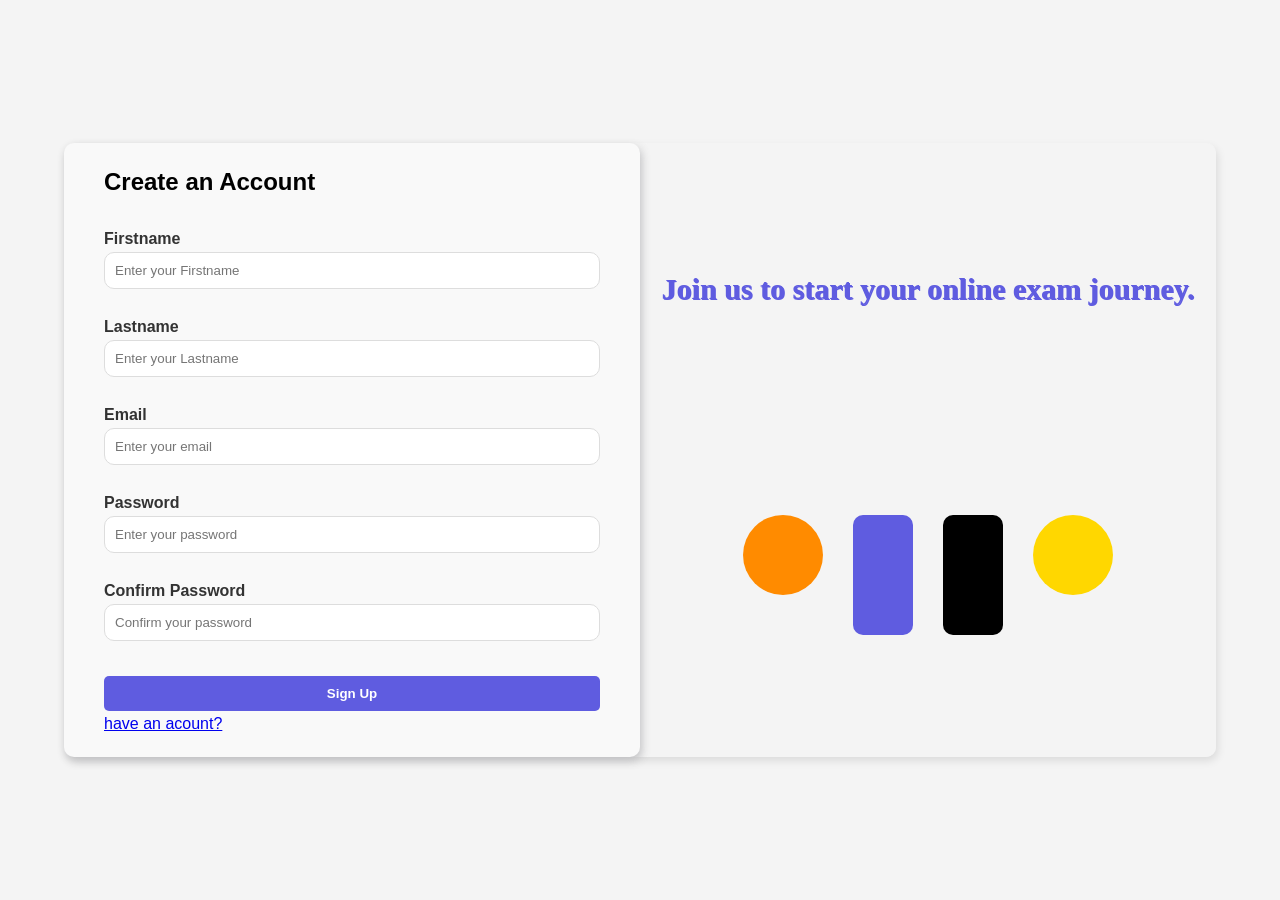
==== index.html @ ef464e54 "rename_files" ====
<!DOCTYPE html>
<html lang="en">
<head>
  <meta charset="UTF-8">
  <meta name="viewport" content="width=device-width, initial-scale=1.0">
  <title>Sign Up</title>
  <link rel="stylesheet" href="../cssFiles/signup.css">
</head>
<body>
  <section class="signup-container">
    <div class="form-container">
      <h1>Create an Account</h1>
      <form action="./htmlpages/login.html" class="signup-form">

        <div class="blockinput">
          <label for="Firstname">Firstname</label>
          <input type="text"  name="Firstname" placeholder="Enter your Firstname"  class="Fname right error">
          <span class="fnameError" style="color: red;"></span>
        </div>

        <div class="blockinput">
          <label for="Lastname">Lastname</label>
          <input type="text"  name="Lastname" placeholder="Enter your Lastname"  class="Lname right error" >
          <span class="lnameError" style="color: red;"></span>
        </div>
          
        <div class="blockinput">
          <label for="email">Email</label>
          <input type="text" id="email" name="email" placeholder="Enter your email"  class="email right error" >
          <span class="mailError" style="color: red;"></span>
        </div>
          
        <div class="blockinput">
          <label for="password">Password</label>
          <input type="password" id="password" name="password" placeholder="Enter your password"  class="password right error" >
          <span class="passError" style="color: red;"></span>
        </div>
          
        <div class="blockinput">
          <label for="password"> Confirm Password</label>
          <input type="password" id="confirmpassword" name="confirmpassword" placeholder="Confirm your password" class="confirmpassword right error" >
          <span class="confirmPassError" style="color: red;"></span>
        </div>
        <button type="submit" class="btn-signup">Sign Up</button>
      </form>
      <a href="./htmlpages/login.html">have an acount?</a>
    </div>

    <div class="illustration">
      <p>Join us to start your online exam journey.</p>
      <div class="sidecontainer">
          <div class="circle orange"></div>
          <div class="rectangle purple"></div>
          <div class="rectangle black"></div>
          <div class="circle yellow"></div>
      </div>
    </div>
  </section>
  <script src="../jsFiles/signup.js"></script>
</body>
</html>
---- cssFiles/signup.css ----
/* General Reset */
* {
    margin: 0;
    padding: 0;
    box-sizing: border-box;
}

body {
    font-family: Arial, sans-serif;
    line-height: 1.6;
    background-color: #f4f4f4;
    display: flex;
    flex-direction: column;
    align-items: center;
    justify-content: center;
    height: 100vh;
    margin: 0;
}

/* Header */
header {
    display: flex;
    justify-content: space-between;
    width: 90%;
    padding: 10px 20px;
    background-color: white;
    align-items: center;
}

.logo {
    font-size: 1.2rem;
    font-weight: bold;
    color: #5f5ce0;
}

.get-started {
    background-color: #5f5ce0;
    color: white;
    text-decoration: none;
    padding: 10px 15px;
    border-radius: 5px;
}

/* Illustration Section */
.sidecontainer{
    display: flex;
    flex-direction: row;
    gap: 30px;
    justify-content: center;
    align-items: start;
}

.illustration p {
    font-family:'Times New Roman', Times, serif;
    font-weight: bold;
    font-size: 30px;
    color: #5f5ce0;
    text-shadow:1px 1px #5f5ce0;
   text-align: center;
}

@keyframes example {
    0%   {color:#ffd700; left:-90px; top:1px;}
    100%  {color:#5f5ce0; left:5px; top:1px;} 
}

.illustration {
    flex: 1;
    display: flex;
    flex-direction: column;
    align-items: center;
    background-color:#f4f4f4;
    justify-content: space-around;
    border-radius: 10px;
    padding: 20px;
}
.right{
    border-color:#5a57f1 ;
}
.error{
    border:2px solid #ff3300 ;
}
.circle {
    width: 80px;
    height: 80px;
    border-radius: 50%;
    animation: move 2s infinite alternate;
}

@keyframes move {
    0% {
        transform: translateX(0);
    }
    100% {
        transform: translateX(50px);
    }
}

.rectangle {
    width: 60px;
    height: 120px;
    border-radius: 10px;
}

.orange {
    background-color: #ff8b00;
}
  
.purple {
    background-color: #5f5ce0;
}
  
.black {
    background-color: #000;
}
  
.yellow {
    background-color: #ffd700;
}

.signup-container {
    display: flex;
    width: 90%;
    border-radius: 10px;
    background-color: #f4f4f4;
    border-radius: 10px;
    box-shadow: 2px 4px 8px rgba(0, 0, 0, 0.1);
}
  
.form-container {
    position:relative;
    width: 50%;
    display: flex;
    flex-direction: column;
    justify-content: center;
    padding: 20px 40px; 
    border-radius: 10px;
    background-color: #f9f9f9;
    box-shadow: 2px 4px 9px rgba(190, 190, 192, 0.9); 
}
  
.form-container p {
    color: #555;
}

.form-container h1 {
    margin-bottom: 5%;
}
  
.signup-form {
    display: flex;
    flex-direction: column;
}
  
.signup-form label {
    font-weight: bold;
    color: #333;
}
  
.signup-form input {
    padding: 10px;
    border: 1px solid #ddd;
    border-radius: 10px;
}
.blockinput {
    display: flex;
    flex-direction: column;
    height: 88px;
}
  
.signup-form input:focus {
    border-color: #5f5ce0;
    outline: none;
}
  
.btn-signup {
    margin-top: 10px;
    background-color: #5f5ce0;
    color: white;
    text-decoration: none;
    padding: 10px 20px;
    border-radius: 5px;
    font-weight: bold;
    text-align: center;
    border: none;
    cursor: pointer;
}
  
.btn-signup:hover {
    background-color: #4e4dbd;
}
  
.login-link {
    margin-top: 10px;
    color: #555;
}
  
.login-link a {
    color: #5f5ce0;
    text-decoration: none;
}
  
.login-link a:hover {
    text-decoration: underline;
}

@media (max-width: 768px) {

    .circle {
        animation: none;
    }


    .signup-container {
        flex-direction: column;
        align-items: center;
        width: 100%;
    }

    .form-container {
        width: 90%;
        padding: 20px;
    }

    
    .illustration {
        display: none;
    }

    .btn-signup {
        width: 100%;
    }
}
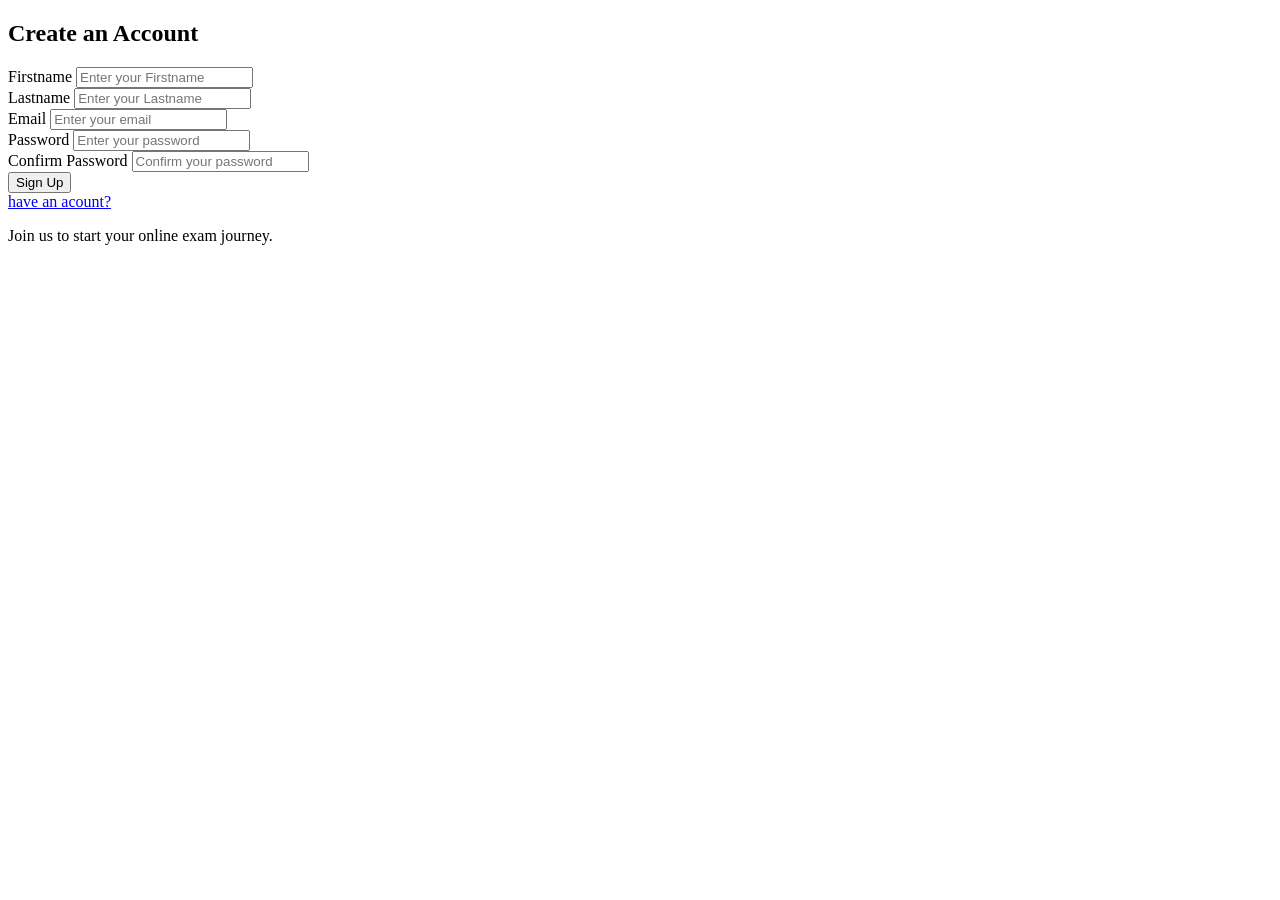
==== commit f3c145da: "." ====
--- a/index.html
+++ b/index.html
@@ -5,7 +5,7 @@
   <meta charset="UTF-8">
   <meta name="viewport" content="width=device-width, initial-scale=1.0">
   <title>Sign Up</title>
-  <link rel="stylesheet" href="../cssFiles/signup.css">
+  <link rel="stylesheet" href="./cssfiles/signup.css">
 </head>
 <body>
   <section class="signup-container">
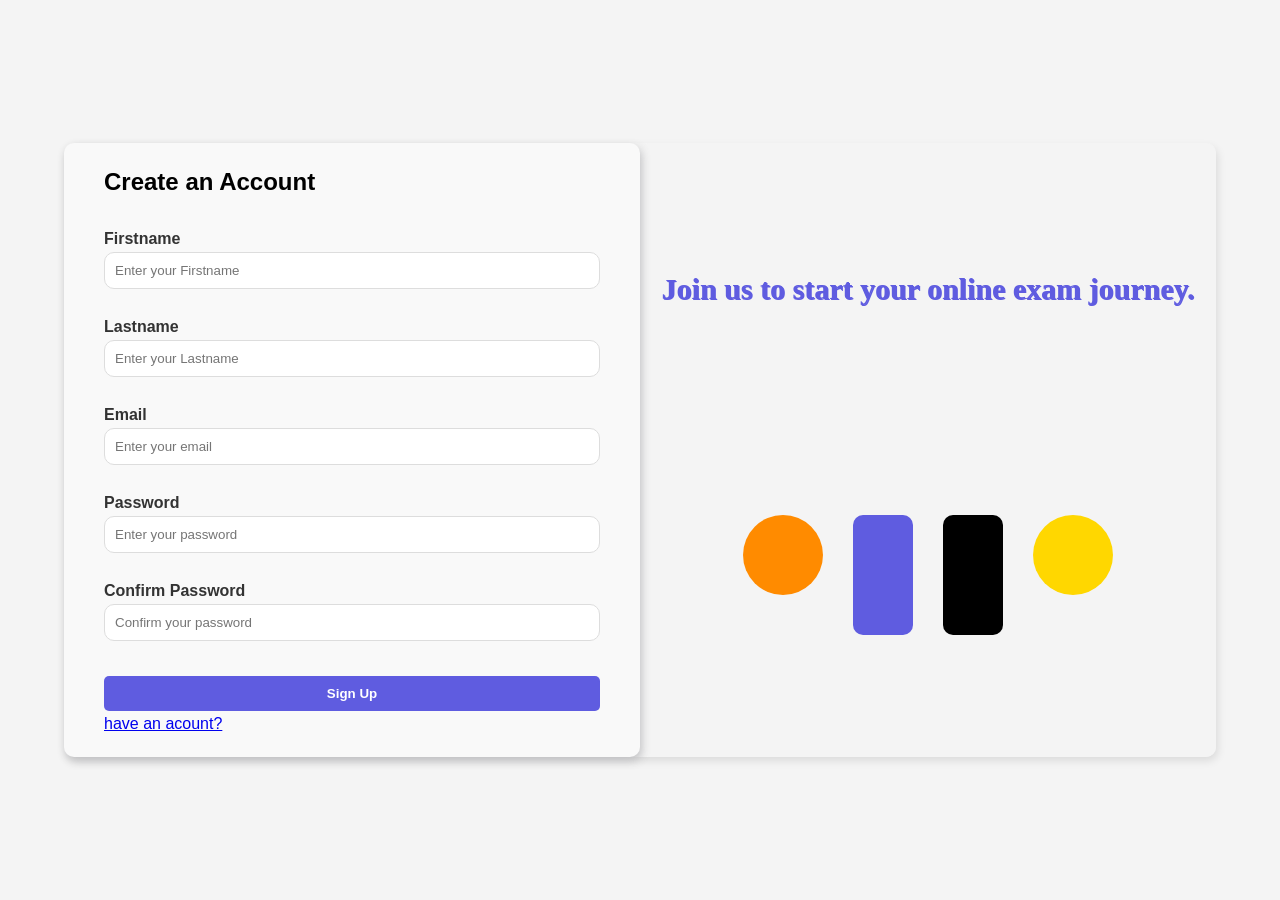
==== commit 839a6b80: "=" ====
--- a/index.html
+++ b/index.html
@@ -5,13 +5,13 @@
   <meta charset="UTF-8">
   <meta name="viewport" content="width=device-width, initial-scale=1.0">
   <title>Sign Up</title>
-  <link rel="stylesheet" href="./cssfiles/signup.css">
+  <link rel="stylesheet" href="./css_files/signup.css">
 </head>
 <body>
   <section class="signup-container">
     <div class="form-container">
       <h1>Create an Account</h1>
-      <form action="./htmlpages/login.html" class="signup-form">
+      <form action="./html_pages/login.html" class="signup-form">
 
         <div class="blockinput">
           <label for="Firstname">Firstname</label>
@@ -44,7 +44,7 @@
         </div>
         <button type="submit" class="btn-signup">Sign Up</button>
       </form>
-      <a href="./htmlpages/login.html">have an acount?</a>
+      <a href="./html_pages/login.html">have an acount?</a>
     </div>
 
     <div class="illustration">
@@ -57,6 +57,6 @@
       </div>
     </div>
   </section>
-  <script src="../jsFiles/signup.js"></script>
+  <script src="./js_files/signup.js"></script>
 </body>
 </html>
--- a/css_files/signup.css
+++ b/css_files/signup.css
@@ -0,0 +1,233 @@
+/* General Reset */
+* {
+    margin: 0;
+    padding: 0;
+    box-sizing: border-box;
+}
+
+body {
+    font-family: Arial, sans-serif;
+    line-height: 1.6;
+    background-color: #f4f4f4;
+    display: flex;
+    flex-direction: column;
+    align-items: center;
+    justify-content: center;
+    height: 100vh;
+    margin: 0;
+}
+
+/* Header */
+header {
+    display: flex;
+    justify-content: space-between;
+    width: 90%;
+    padding: 10px 20px;
+    background-color: white;
+    align-items: center;
+}
+
+.logo {
+    font-size: 1.2rem;
+    font-weight: bold;
+    color: #5f5ce0;
+}
+
+.get-started {
+    background-color: #5f5ce0;
+    color: white;
+    text-decoration: none;
+    padding: 10px 15px;
+    border-radius: 5px;
+}
+
+/* Illustration Section */
+.sidecontainer{
+    display: flex;
+    flex-direction: row;
+    gap: 30px;
+    justify-content: center;
+    align-items: start;
+}
+
+.illustration p {
+    font-family:'Times New Roman', Times, serif;
+    font-weight: bold;
+    font-size: 30px;
+    color: #5f5ce0;
+    text-shadow:1px 1px #5f5ce0;
+   text-align: center;
+}
+
+@keyframes example {
+    0%   {color:#ffd700; left:-90px; top:1px;}
+    100%  {color:#5f5ce0; left:5px; top:1px;} 
+}
+
+.illustration {
+    flex: 1;
+    display: flex;
+    flex-direction: column;
+    align-items: center;
+    background-color:#f4f4f4;
+    justify-content: space-around;
+    border-radius: 10px;
+    padding: 20px;
+}
+.right{
+    border-color:#5a57f1 ;
+}
+.error{
+    border:2px solid #ff3300 ;
+}
+.circle {
+    width: 80px;
+    height: 80px;
+    border-radius: 50%;
+    animation: move 2s infinite alternate;
+}
+
+@keyframes move {
+    0% {
+        transform: translateX(0);
+    }
+    100% {
+        transform: translateX(50px);
+    }
+}
+
+.rectangle {
+    width: 60px;
+    height: 120px;
+    border-radius: 10px;
+}
+
+.orange {
+    background-color: #ff8b00;
+}
+  
+.purple {
+    background-color: #5f5ce0;
+}
+  
+.black {
+    background-color: #000;
+}
+  
+.yellow {
+    background-color: #ffd700;
+}
+
+.signup-container {
+    display: flex;
+    width: 90%;
+    border-radius: 10px;
+    background-color: #f4f4f4;
+    border-radius: 10px;
+    box-shadow: 2px 4px 8px rgba(0, 0, 0, 0.1);
+}
+  
+.form-container {
+    position:relative;
+    width: 50%;
+    display: flex;
+    flex-direction: column;
+    justify-content: center;
+    padding: 20px 40px; 
+    border-radius: 10px;
+    background-color: #f9f9f9;
+    box-shadow: 2px 4px 9px rgba(190, 190, 192, 0.9); 
+}
+  
+.form-container p {
+    color: #555;
+}
+
+.form-container h1 {
+    margin-bottom: 5%;
+}
+  
+.signup-form {
+    display: flex;
+    flex-direction: column;
+}
+  
+.signup-form label {
+    font-weight: bold;
+    color: #333;
+}
+  
+.signup-form input {
+    padding: 10px;
+    border: 1px solid #ddd;
+    border-radius: 10px;
+}
+.blockinput {
+    display: flex;
+    flex-direction: column;
+    height: 88px;
+}
+  
+.signup-form input:focus {
+    border-color: #5f5ce0;
+    outline: none;
+}
+  
+.btn-signup {
+    margin-top: 10px;
+    background-color: #5f5ce0;
+    color: white;
+    text-decoration: none;
+    padding: 10px 20px;
+    border-radius: 5px;
+    font-weight: bold;
+    text-align: center;
+    border: none;
+    cursor: pointer;
+}
+  
+.btn-signup:hover {
+    background-color: #4e4dbd;
+}
+  
+.login-link {
+    margin-top: 10px;
+    color: #555;
+}
+  
+.login-link a {
+    color: #5f5ce0;
+    text-decoration: none;
+}
+  
+.login-link a:hover {
+    text-decoration: underline;
+}
+
+@media (max-width: 768px) {
+
+    .circle {
+        animation: none;
+    }
+
+
+    .signup-container {
+        flex-direction: column;
+        align-items: center;
+        width: 100%;
+    }
+
+    .form-container {
+        width: 90%;
+        padding: 20px;
+    }
+
+    
+    .illustration {
+        display: none;
+    }
+
+    .btn-signup {
+        width: 100%;
+    }
+}
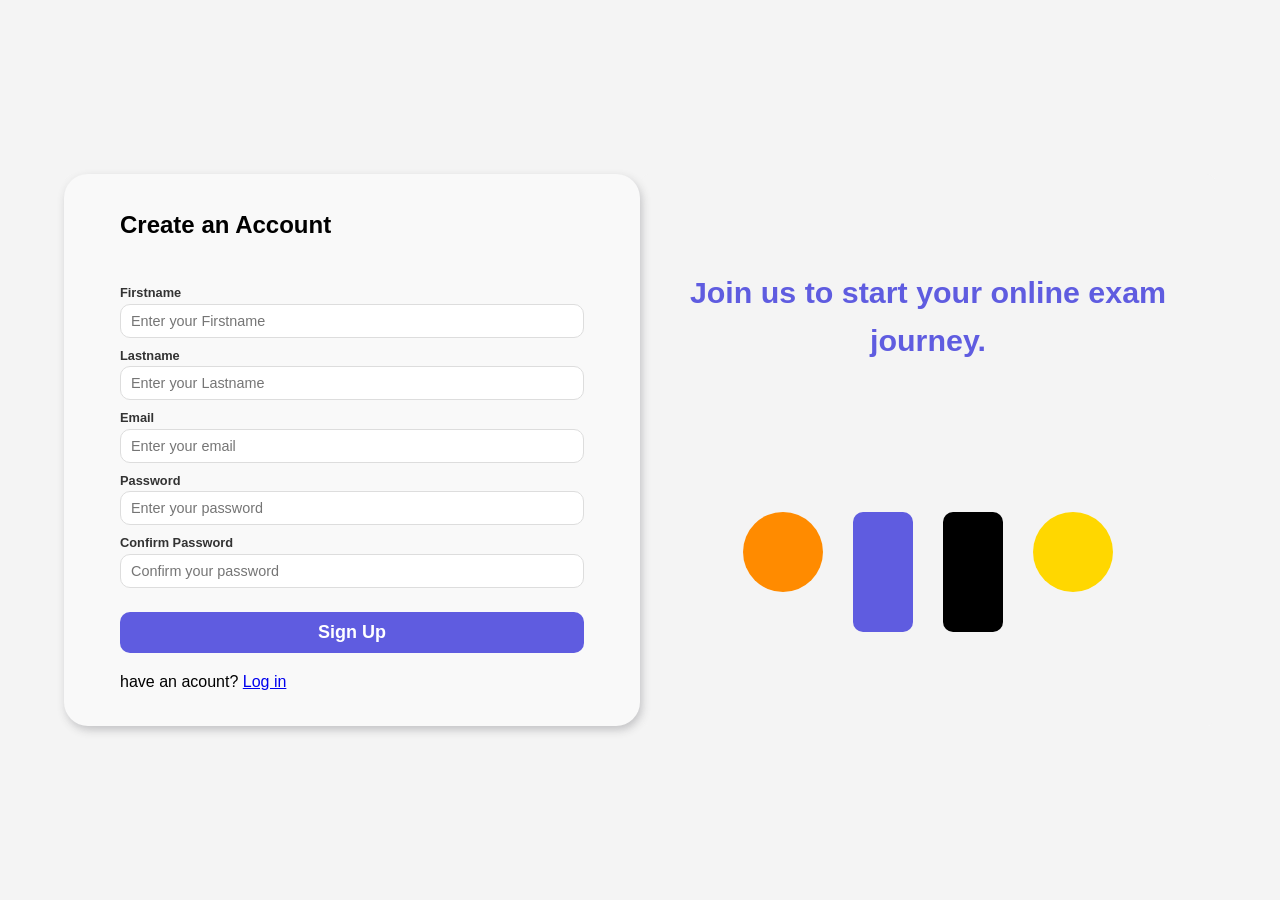
==== commit 53d9f667: "enhance_style" ====
--- a/index.html
+++ b/index.html
@@ -15,36 +15,40 @@
 
         <div class="blockinput">
           <label for="Firstname">Firstname</label>
-          <input type="text"  name="Firstname" placeholder="Enter your Firstname"  class="Fname right error">
-          <span class="fnameError" style="color: red;"></span>
+          <input type="text"  name="Firstname" placeholder="Enter your Firstname"  class="Fname right errorr">
+          <span class="fnameError error" style="color: red;"></span>
         </div>
 
         <div class="blockinput">
           <label for="Lastname">Lastname</label>
-          <input type="text"  name="Lastname" placeholder="Enter your Lastname"  class="Lname right error" >
-          <span class="lnameError" style="color: red;"></span>
+          <input type="text"  name="Lastname" placeholder="Enter your Lastname"  class="Lname right errorr" >
+          <span class="lnameError error" style="color: red;"></span>
         </div>
           
         <div class="blockinput">
           <label for="email">Email</label>
-          <input type="text" id="email" name="email" placeholder="Enter your email"  class="email right error" >
-          <span class="mailError" style="color: red;"></span>
+          <input type="text" id="email" name="email" placeholder="Enter your email"  class="email right errorr" >
+          <span class="mailError error" style="color: red;"></span>
         </div>
           
         <div class="blockinput">
           <label for="password">Password</label>
-          <input type="password" id="password" name="password" placeholder="Enter your password"  class="password right error" >
-          <span class="passError" style="color: red;"></span>
+          <input type="password" id="password" name="password" placeholder="Enter your password"  class="password right errorr" >
+          <span class="passError error" style="color: red;"></span>
         </div>
           
         <div class="blockinput">
           <label for="password"> Confirm Password</label>
-          <input type="password" id="confirmpassword" name="confirmpassword" placeholder="Confirm your password" class="confirmpassword right error" >
-          <span class="confirmPassError" style="color: red;"></span>
+          <input type="password" id="confirmpassword" name="confirmpassword" placeholder="Confirm your password" class="confirmpassword right errorr" >
+          <span class="confirmPassError error" style="color: red;"></span>
         </div>
         <button type="submit" class="btn-signup">Sign Up</button>
       </form>
-      <a href="./html_pages/login.html">have an acount?</a>
+      <div>
+        <span>have an acount?</span>
+        <a href="./html_pages/login.html">Log in</a>
+      </div>
+      
     </div>
 
     <div class="illustration">
--- a/css_files/signup.css
+++ b/css_files/signup.css
@@ -50,13 +50,23 @@
     align-items: start;
 }
 
-.illustration p {
+/* .illustration p {
     font-family:'Times New Roman', Times, serif;
     font-weight: bold;
     font-size: 30px;
     color: #5f5ce0;
     text-shadow:1px 1px #5f5ce0;
    text-align: center;
+} */
+
+.illustration p {
+    font-family: Arial;
+    font-weight: 900;
+    font-size: 1rem;
+    font-size: 1.9rem;
+    color: #5f5ce0;
+    /* text-shadow: 1px 1px #5f5ce0; */
+    text-align:center;
 }
 
 @keyframes example {
@@ -64,7 +74,7 @@
     100%  {color:#5f5ce0; left:5px; top:1px;} 
 }
 
-.illustration {
+/* .illustration {
     flex: 1;
     display: flex;
     flex-direction: column;
@@ -73,13 +83,32 @@
     justify-content: space-around;
     border-radius: 10px;
     padding: 20px;
-}
+} */
+
+.illustration {
+    flex: 1;
+    display: flex;
+    flex-direction: column;
+    align-items: center;
+    background-color: #f4f4f4;
+    justify-content: space-around;
+    border-radius: 10px;
+    padding: 20px;
+}
+
+
 .right{
     border-color:#5a57f1 ;
 }
-.error{
+.errorr{
     border:2px solid #ff3300 ;
 }
+
+.error{ color: red;
+    font-size: .9rem;
+    font-weight: 600;
+}
+
 .circle {
     width: 80px;
     height: 80px;
@@ -118,16 +147,26 @@
     background-color: #ffd700;
 }
 
+/* .signup-container {
+    display: flex;
+    width: 90%;
+    border-radius: 10px;
+    background-color: #f4f4f4;
+    border-radius: 10px;
+    box-shadow: 2px 4px 8px rgba(0, 0, 0, 0.1);
+} */
+
 .signup-container {
-    display: flex;
+    display: flex
+;
     width: 90%;
     border-radius: 10px;
     background-color: #f4f4f4;
     border-radius: 10px;
-    box-shadow: 2px 4px 8px rgba(0, 0, 0, 0.1);
-}
-  
-.form-container {
+    /* box-shadow: 2px 4px 8px rgba(0, 0, 0, 0.1); */
+}
+  
+/* .form-container {
     position:relative;
     width: 50%;
     display: flex;
@@ -137,8 +176,21 @@
     border-radius: 10px;
     background-color: #f9f9f9;
     box-shadow: 2px 4px 9px rgba(190, 190, 192, 0.9); 
-}
-  
+} */
+
+.form-container {
+    position: relative;
+    width: 50%;
+    display: flex;
+    flex-direction: column;
+    justify-content: center;
+    padding: 32px 56px;
+    border-radius: 24px;
+    background-color: #f9f9f9;
+    gap: 16px;
+    box-shadow: 2px 4px 9px rgba(190, 190, 192, 0.9);
+}
+
 .form-container p {
     color: #555;
 }
@@ -147,25 +199,47 @@
     margin-bottom: 5%;
 }
   
+/* .signup-form {
+    display: flex;
+    flex-direction: column;
+} */
+
 .signup-form {
-    display: flex;
-    flex-direction: column;
-}
-  
-.signup-form label {
+    display: flex
+;
+    flex-direction: column;
+    gap: 8px;
+}
+  
+/* .signup-form label {
     font-weight: bold;
     color: #333;
-}
-  
-.signup-form input {
+} */
+
+.signup-form label {
+    font-weight: 600;
+    font-size: 0.8rem;
+    color: #333;
+}
+  
+/* .signup-form input {
     padding: 10px;
     border: 1px solid #ddd;
     border-radius: 10px;
-}
+} */
+
+.signup-form input {
+    padding: 8px 10px;
+    border: 1px solid #ddd;
+    border-radius: 10px;
+    font-size: .9rem;
+    font-weight: 500;
+}
+
 .blockinput {
     display: flex;
     flex-direction: column;
-    height: 88px;
+    /* height: 88px; */
 }
   
 .signup-form input:focus {
@@ -173,7 +247,7 @@
     outline: none;
 }
   
-.btn-signup {
+/* .btn-signup {
     margin-top: 10px;
     background-color: #5f5ce0;
     color: white;
@@ -184,6 +258,20 @@
     text-align: center;
     border: none;
     cursor: pointer;
+} */
+
+.btn-signup {
+    margin-top: 16px;
+    background-color: #5f5ce0;
+    color: white;
+    text-decoration: none;
+    padding: 10px 20px;
+    border-radius: 10px;
+    font-weight: 600;
+    font-size: 18px;
+    text-align: center;
+    border: none;
+    cursor: pointer;
 }
   
 .btn-signup:hover {
